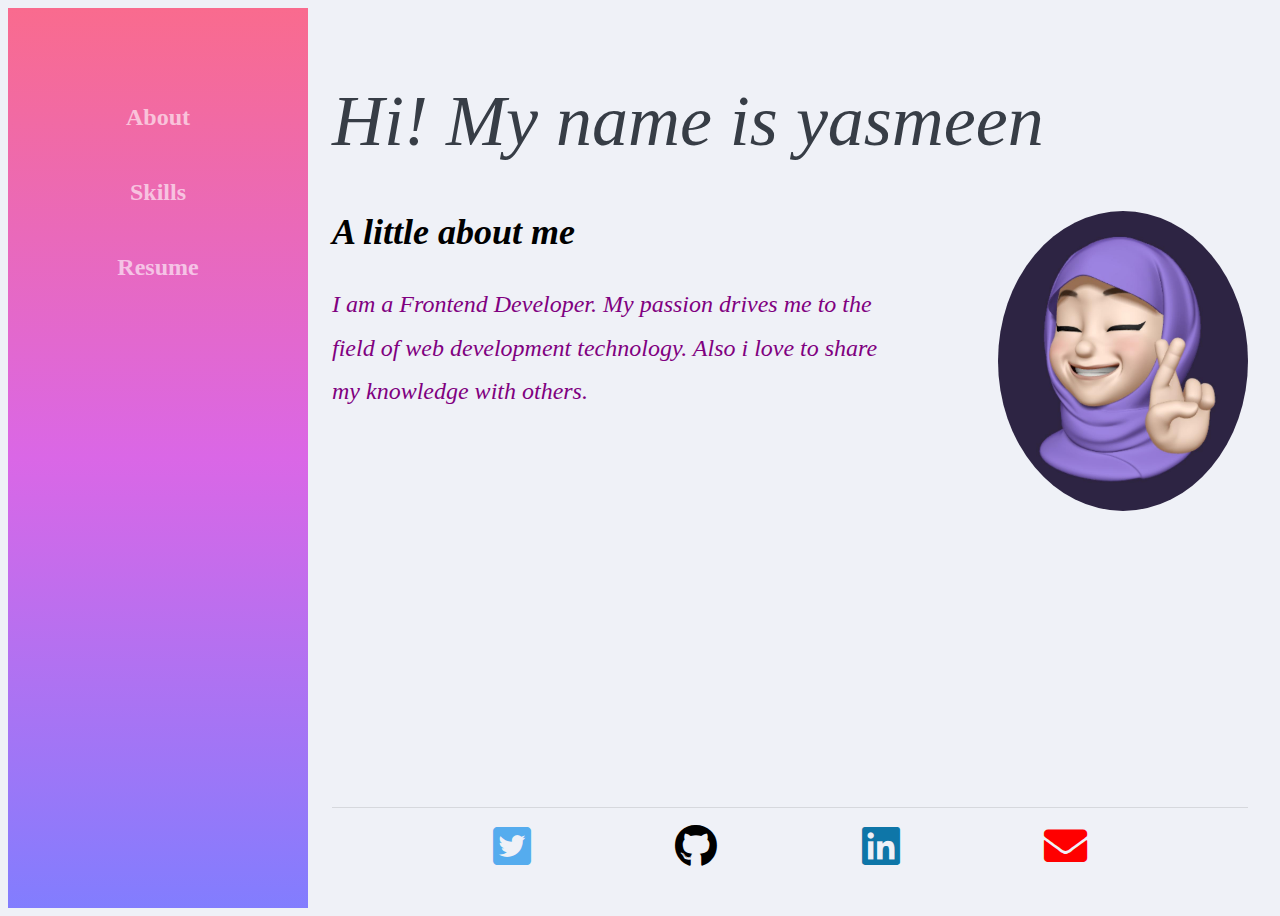
==== index.html @ 918e538a "updated my portfolio" ====
<!DOCTYPE html>
<html lang="en">
<head>
    <meta charset="UTF-8">
    <meta name="viewport" content="width=device-width, initial-scale=1.0">
    <meta http-equiv="X-UA-Compatible" content="ie=edge">
    <title>portfoliot</title>
    <link rel="stylesheet" href="https://cdnjs.cloudflare.com/ajax/libs/font-awesome/4.7.0/css/font-awesome.min.css">
    <link rel="stylesheet" href="https://use.fontawesome.com/releases/v5.6.3/css/all.css">
   <link rel="stylesheet"  href="css/main.css"  >
    
</head>
<body>
    
    <div class="container">
        <div class="sidebar">
            <nav>
                <ul>
                   
                    <li><a href="about.html">About</a></li>
                    <li><a href="skills.html">Skills</a></li>
                    <li><a href="yasu-resume.pdf">Resume</a></li>

                </ul>
            </nav>
        </div>
        <div class="content">
            <section class="hero">
                    <h1> <i>Hi! My name is yasmeen </i></h1>
                         <img src="images/img.jpg" style="margin:auto; border-radius: 50%;display: flex; " >
                         
                             <div class="hero-content">
                                  <h2><i> A little about me </i> <br></h2>
                          <p> <i> I am a Frontend Developer. My passion drives me to the field of web development technology. Also i love to share my knowledge with others.</i></p>
                
                </div>
            </section>
      </div>


                        <div class=socialmedia >         
                             <a href="https://twitter.com/yasmeen__1999"style="color:#55acee"><i class="fab fa-twitter-square"></i></a>
                             <a href="https://github.com/yasmeen1999" style="color:black"><i class="fab fa-github"></i></a>
                             <a href="https://www.linkedin.com/in/yasmeen-a-558abb185" style="color:#0e76a8"><i class="fab fa-linkedin"></i></a>
                              <a href="mailto:yasmeenaleemkhan786@gmail.com"  style="color: red;"><i class="fa fa-envelope"></i></a>
                       </div>

        </div>
    
       
</body>
</html>
---- css/main.css ----
body{
  background-color: aliceblue;
   background: #EFF1F7;
}

 .content{
    grid-area: content;
    
}
.sidebar{
    grid-area: sidebar;
    background: linear-gradient(to right,
    rgba(249,107,142,1),
    rgba(218,103,230,1),
    rgba(130,125,253,1));
    justify-content: center;
}
.footer{
    grid-area: footer;
    background: white;

}
.container{
    font-size: 1.5em;
    width: 100%;
    height: 100vh;
    display: grid;
    grid-template-areas: 
    "sidebar"
    "content"
    "footer";
    grid-template-columns: 1fr;
    grid-template-rows: 130px 800px 250px;
}
.content,
.sidebar,
.footer {
    padding: 1em;
}
nav ul{
    margin: 0;
    padding: 0;
    display: flex;
    justify-content: space-between;
    text-align: center;
}
nav li{
    list-style: none;
    padding: 1em 0;
    
}
nav li a{
    color: white;
    font-weight: 700;
    opacity: 0.6;
    text-decoration: none;
    transition: 0.3s;
}
nav li a:hover{
    opacity: 1;

}
.hero{
    max-width: 960px;
    margin: 0 auto;
    text-align: center;
    
}
.hero img{
    width: 300px;
   height: 300px; 
}
.hero h1{
    font-size: 2em;
    font-weight: 300;
    color:#373d46;
}
.hero p{
    font-weight: 300;
    line-height: 1.8em;
    color:purple;
    
}
.socialmedia{
    display: flex; 
 justify-content: space-evenly;
 list-style: none;
 margin:1.5rem;
 padding: 1rem;
 border-top: 1px solid rgba(0, 0, 0,0.1); 

}

.socialmedia i{
  font-size: 2.7rem;
 } 
 .fa-twitter-square:hover,
.fa-linkedin:hover,
.fa-envelope:hover,
.fa-github:hover{
    color: #45e19f;
    }




@media( min-width:1040px) {

    .container{
        grid-template-areas:
        "sidebar content"
        "sidebar footer";
        grid-template-columns: 300px 1fr;
        grid-template-rows: 1fr auto;
    }
    nav ul{
        display: flex;
        justify-content: space-between;
        flex-direction: column;

    }
    .sidebar{
        background: linear-gradient(
            rgba(249,107,142,1),
            rgba(218,103,230,1),
            rgba(130,125,254,1));
            padding-top: 3em;
    }

    .hero{
        text-align: left;
        margin: 2em auto;
    }

    .hero img{
        width: 250px;
        float: right;
    }

    .hero h1{
        font-size: 3em;
     }
     
    .hero p{
        width: 60%;
    }

    
     @keyframes fadeIn{
        from{
            opacity: 0;
        }
        to{
            opacity: 1;
        }
    }
    .ref:nth-child(1){
        animation: fadeIn 0.1s 0.2s  backwards;
    }
   .ref:hover{
        transform: scale(1.05);
    }
     }
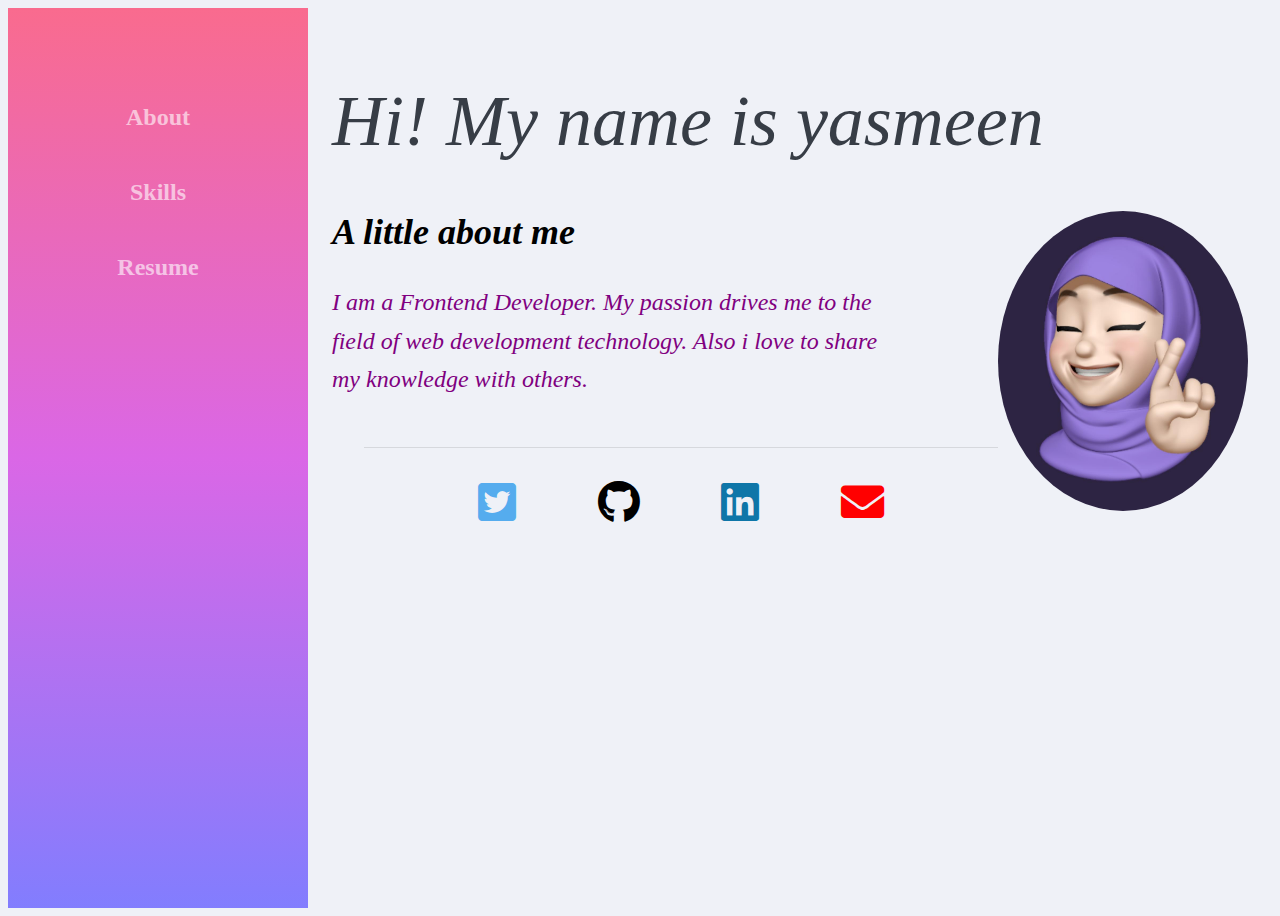
==== commit 18b7b126: "updated my portfolio" ====
--- a/index.html
+++ b/index.html
@@ -35,15 +35,22 @@
                 
                 </div>
             </section>
+            
+            <div class=socialmedia >         
+                <a href="https://twitter.com/yasmeen__1999"style="color:#55acee"><i class="fab fa-twitter-square"></i></a>
+                <a href="https://github.com/yasmeen1999" style="color:black"><i class="fab fa-github"></i></a>
+                <a href="https://www.linkedin.com/in/yasmeen-a-558abb185" style="color:#0e76a8"><i class="fab fa-linkedin"></i></a>
+                 <a href="mailto:yasmeenaleemkhan786@gmail.com"  style="color: red;"><i class="fa fa-envelope"></i></a>
+          </div>
       </div>
 
-
+<!-- 
                         <div class=socialmedia >         
                              <a href="https://twitter.com/yasmeen__1999"style="color:#55acee"><i class="fab fa-twitter-square"></i></a>
                              <a href="https://github.com/yasmeen1999" style="color:black"><i class="fab fa-github"></i></a>
                              <a href="https://www.linkedin.com/in/yasmeen-a-558abb185" style="color:#0e76a8"><i class="fab fa-linkedin"></i></a>
                               <a href="mailto:yasmeenaleemkhan786@gmail.com"  style="color: red;"><i class="fa fa-envelope"></i></a>
-                       </div>
+                       </div> -->
 
         </div>
     
--- a/css/main.css
+++ b/css/main.css
@@ -1,5 +1,5 @@
 body{
-  background-color: aliceblue;
+
    background: #EFF1F7;
 }
 
@@ -77,15 +77,15 @@
 }
 .hero p{
     font-weight: 300;
-    line-height: 1.8em;
+    line-height: 1.6em;
     color:purple;
     
 }
-.socialmedia{
+.socialmedia {
     display: flex; 
  justify-content: space-evenly;
  list-style: none;
- margin:1.5rem;
+ margin:2rem;
  padding: 1rem;
  border-top: 1px solid rgba(0, 0, 0,0.1); 
 
@@ -94,7 +94,9 @@
 .socialmedia i{
   font-size: 2.7rem;
  } 
- .fa-twitter-square:hover,
+
+
+.fa-twitter-square:hover,
 .fa-linkedin:hover,
 .fa-envelope:hover,
 .fa-github:hover{
@@ -144,6 +146,20 @@
     .hero p{
         width: 60%;
     }
+    .socialmedia{
+    /* width: 100%;   */
+      list-style: none;
+       display: flex; 
+      justify-content: space-evenly;
+      padding: 2rem;
+      margin:2rem;
+       /* border-top: 1px solid rgba(0, 0, 0,0.1);   */
+   }
+   .socialmedia i{
+       font-size: 2.7rem;
+   }
+}
+    
 
     
      @keyframes fadeIn{
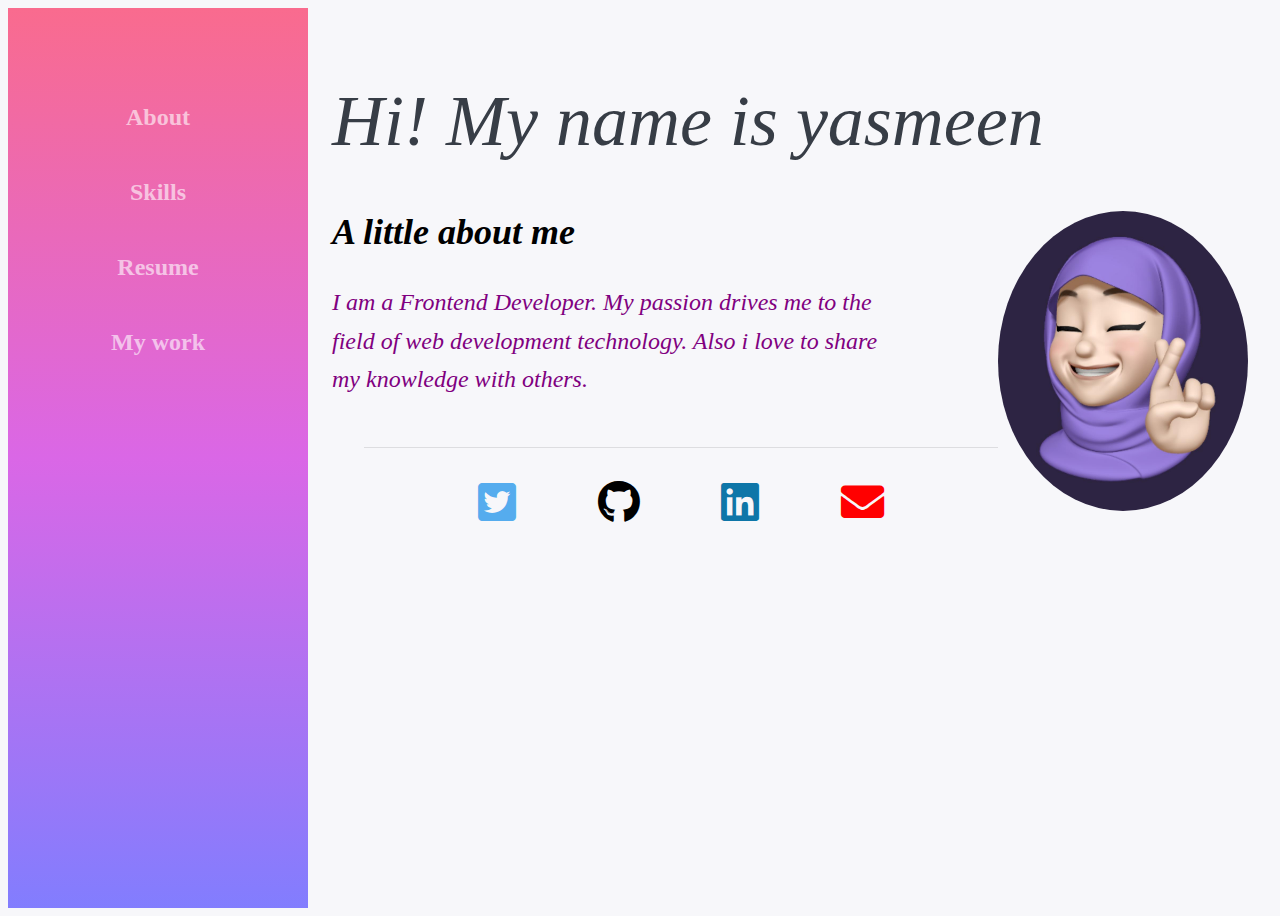
==== commit 0f1a2be9: "updated" ====
--- a/index.html
+++ b/index.html
@@ -19,7 +19,8 @@
                    
                     <li><a href="about.html">About</a></li>
                     <li><a href="skills.html">Skills</a></li>
-                    <li><a href="yasu-resume.pdf">Resume</a></li>
+                    <li><a href="yasmeen-CV.pdf">Resume</a></li>
+                    <li><a href="my work/my-work.html">My work</a></li>
 
                 </ul>
             </nav>
--- a/css/main.css
+++ b/css/main.css
@@ -1,6 +1,6 @@
 body{
 
-   background: #EFF1F7;
+   background: rgba(234, 235, 243, 0.404);
 }
 
  .content{
@@ -12,7 +12,7 @@
     background: linear-gradient(to right,
     rgba(249,107,142,1),
     rgba(218,103,230,1),
-    rgba(130,125,253,1));
+    rgb(236, 236, 243));
     justify-content: center;
 }
 .footer{
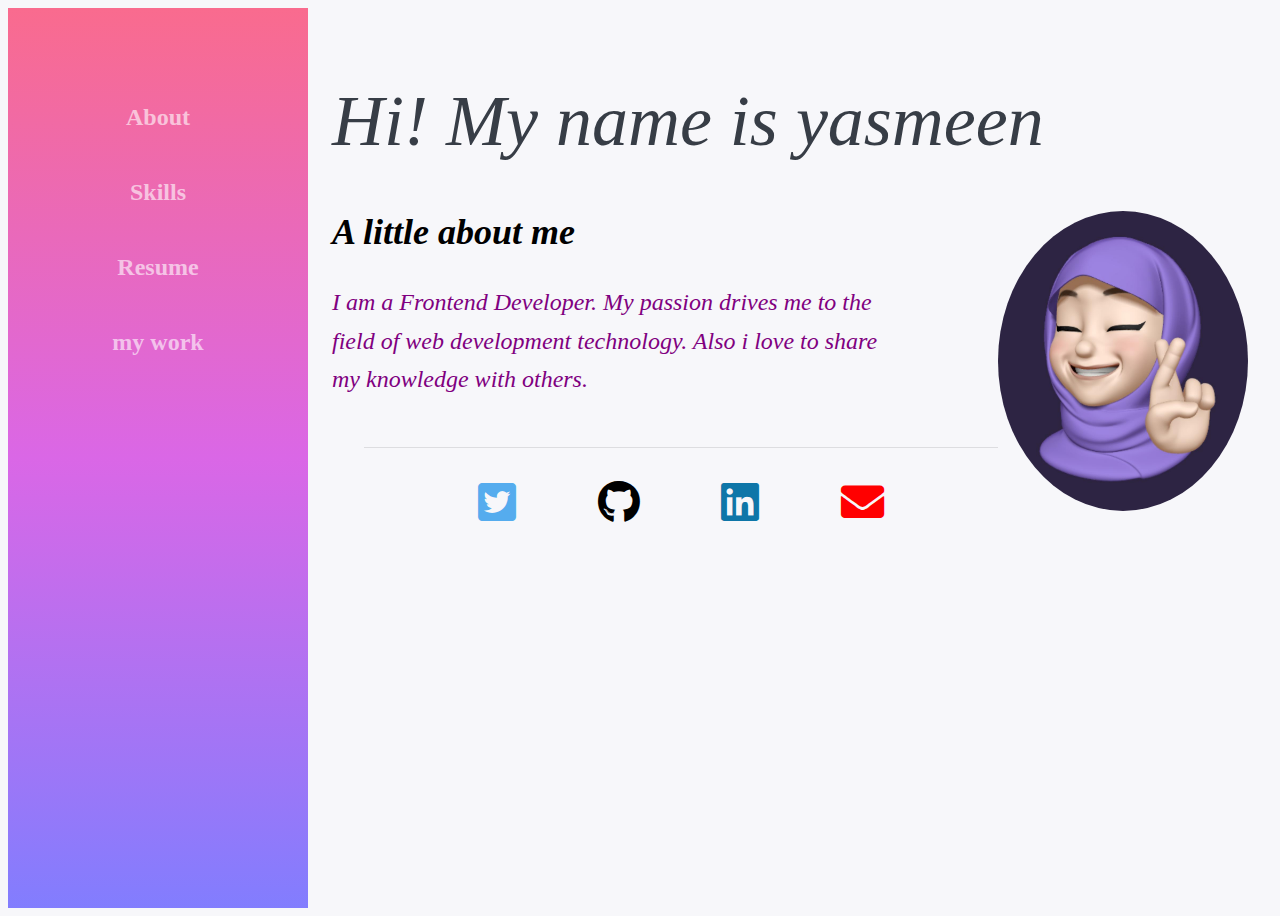
==== commit 53954cc1: "updated" ====
--- a/index.html
+++ b/index.html
@@ -20,7 +20,7 @@
                     <li><a href="about.html">About</a></li>
                     <li><a href="skills.html">Skills</a></li>
                     <li><a href="yasmeen-CV.pdf">Resume</a></li>
-                    <li><a href="my work/my-work.html">My work</a></li>
+                    <li><a href="my work/my-work.html">my work</a></li>
 
                 </ul>
             </nav>
--- a/css/main.css
+++ b/css/main.css
@@ -12,7 +12,7 @@
     background: linear-gradient(to right,
     rgba(249,107,142,1),
     rgba(218,103,230,1),
-    rgb(236, 236, 243));
+    rgba(130,125,254,1));
     justify-content: center;
 }
 .footer{
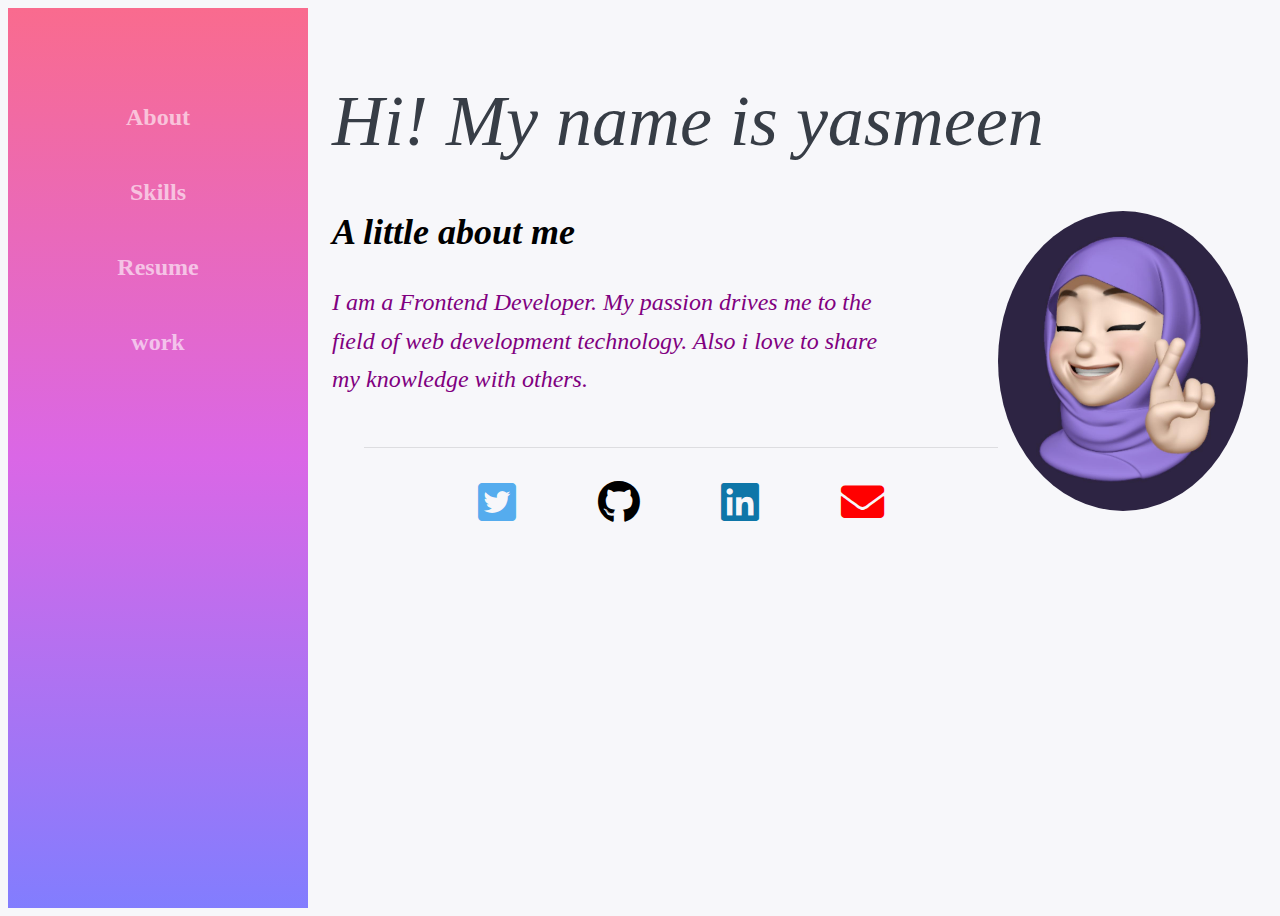
==== commit 37211b6b: "updated" ====
--- a/index.html
+++ b/index.html
@@ -1,60 +1,77 @@
 <!DOCTYPE html>
 <html lang="en">
-<head>
-    <meta charset="UTF-8">
-    <meta name="viewport" content="width=device-width, initial-scale=1.0">
-    <meta http-equiv="X-UA-Compatible" content="ie=edge">
+  <head>
+    <meta charset="UTF-8" />
+    <meta name="viewport" content="width=device-width, initial-scale=1.0" />
+    <meta http-equiv="X-UA-Compatible" content="ie=edge" />
     <title>portfoliot</title>
-    <link rel="stylesheet" href="https://cdnjs.cloudflare.com/ajax/libs/font-awesome/4.7.0/css/font-awesome.min.css">
-    <link rel="stylesheet" href="https://use.fontawesome.com/releases/v5.6.3/css/all.css">
-   <link rel="stylesheet"  href="css/main.css"  >
-    
-</head>
-<body>
-    
+    <link
+      rel="stylesheet"
+      href="https://cdnjs.cloudflare.com/ajax/libs/font-awesome/4.7.0/css/font-awesome.min.css"
+    />
+    <link
+      rel="stylesheet"
+      href="https://use.fontawesome.com/releases/v5.6.3/css/all.css"
+    />
+    <link rel="stylesheet" href="css/main.css" />
+  </head>
+  <body>
     <div class="container">
-        <div class="sidebar">
-            <nav>
-                <ul>
-                   
-                    <li><a href="about.html">About</a></li>
-                    <li><a href="skills.html">Skills</a></li>
-                    <li><a href="yasmeen-CV.pdf">Resume</a></li>
-                    <li><a href="my work/my-work.html">my work</a></li>
+      <div class="sidebar">
+        <nav>
+          <ul>
+            <li><a href="about.html">About</a></li>
+            <li><a href="skills.html">Skills</a></li>
+            <li><a href="yasmeen-CV.pdf">Resume</a></li>
+            <li><a href="my work/my-work.html">work</a></li>
+          </ul>
+        </nav>
+      </div>
+      <div class="content">
+        <section class="hero">
+          <h1><i>Hi! My name is yasmeen </i></h1>
+          <img
+            src="images/img.jpg"
+            style="margin: auto; border-radius: 50%; display: flex;"
+          />
 
-                </ul>
-            </nav>
+          <div class="hero-content">
+            <h2><i> A little about me </i> <br /></h2>
+            <p>
+              <i>
+                I am a Frontend Developer. My passion drives me to the field of
+                web development technology. Also i love to share my knowledge
+                with others.</i
+              >
+            </p>
+          </div>
+        </section>
+
+        <div class="socialmedia">
+          <a href="https://twitter.com/yasmeen__1999" style="color: #55acee;"
+            ><i class="fab fa-twitter-square"></i
+          ></a>
+          <a href="https://github.com/yasmeen1999" style="color: black;"
+            ><i class="fab fa-github"></i
+          ></a>
+          <a
+            href="https://www.linkedin.com/in/yasmeen-a-558abb185"
+            style="color: #0e76a8;"
+            ><i class="fab fa-linkedin"></i
+          ></a>
+          <a href="mailto:yasmeenaleemkhan786@gmail.com" style="color: red;"
+            ><i class="fa fa-envelope"></i
+          ></a>
         </div>
-        <div class="content">
-            <section class="hero">
-                    <h1> <i>Hi! My name is yasmeen </i></h1>
-                         <img src="images/img.jpg" style="margin:auto; border-radius: 50%;display: flex; " >
-                         
-                             <div class="hero-content">
-                                  <h2><i> A little about me </i> <br></h2>
-                          <p> <i> I am a Frontend Developer. My passion drives me to the field of web development technology. Also i love to share my knowledge with others.</i></p>
-                
-                </div>
-            </section>
-            
-            <div class=socialmedia >         
-                <a href="https://twitter.com/yasmeen__1999"style="color:#55acee"><i class="fab fa-twitter-square"></i></a>
-                <a href="https://github.com/yasmeen1999" style="color:black"><i class="fab fa-github"></i></a>
-                <a href="https://www.linkedin.com/in/yasmeen-a-558abb185" style="color:#0e76a8"><i class="fab fa-linkedin"></i></a>
-                 <a href="mailto:yasmeenaleemkhan786@gmail.com"  style="color: red;"><i class="fa fa-envelope"></i></a>
-          </div>
       </div>
 
-<!-- 
+      <!-- 
                         <div class=socialmedia >         
                              <a href="https://twitter.com/yasmeen__1999"style="color:#55acee"><i class="fab fa-twitter-square"></i></a>
                              <a href="https://github.com/yasmeen1999" style="color:black"><i class="fab fa-github"></i></a>
                              <a href="https://www.linkedin.com/in/yasmeen-a-558abb185" style="color:#0e76a8"><i class="fab fa-linkedin"></i></a>
                               <a href="mailto:yasmeenaleemkhan786@gmail.com"  style="color: red;"><i class="fa fa-envelope"></i></a>
                        </div> -->
-
-        </div>
-    
-       
-</body>
-</html>+    </div>
+  </body>
+</html>
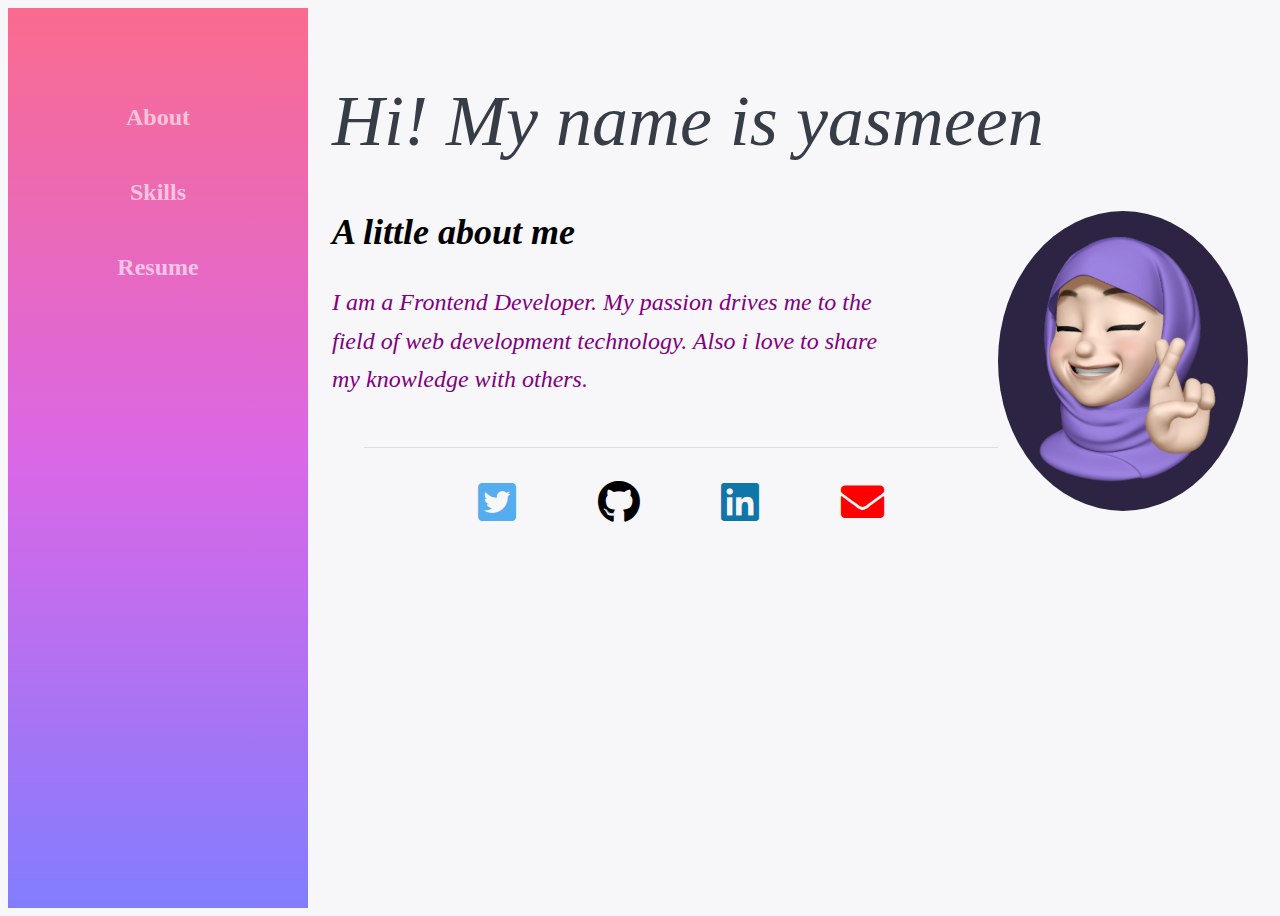
==== commit a7d8d469: "made some changes" ====
--- a/index.html
+++ b/index.html
@@ -23,7 +23,7 @@
             <li><a href="about.html">About</a></li>
             <li><a href="skills.html">Skills</a></li>
             <li><a href="yasmeen-CV.pdf">Resume</a></li>
-            <li><a href="my work/my-work.html">work</a></li>
+            <!-- <li><a href="my work/my-work.html">work</a></li> -->
           </ul>
         </nav>
       </div>
--- a/css/main.css
+++ b/css/main.css
@@ -51,7 +51,7 @@
 }
 nav li a{
     color: white;
-    font-weight: 700;
+    font-weight: 600;
     opacity: 0.6;
     text-decoration: none;
     transition: 0.3s;
